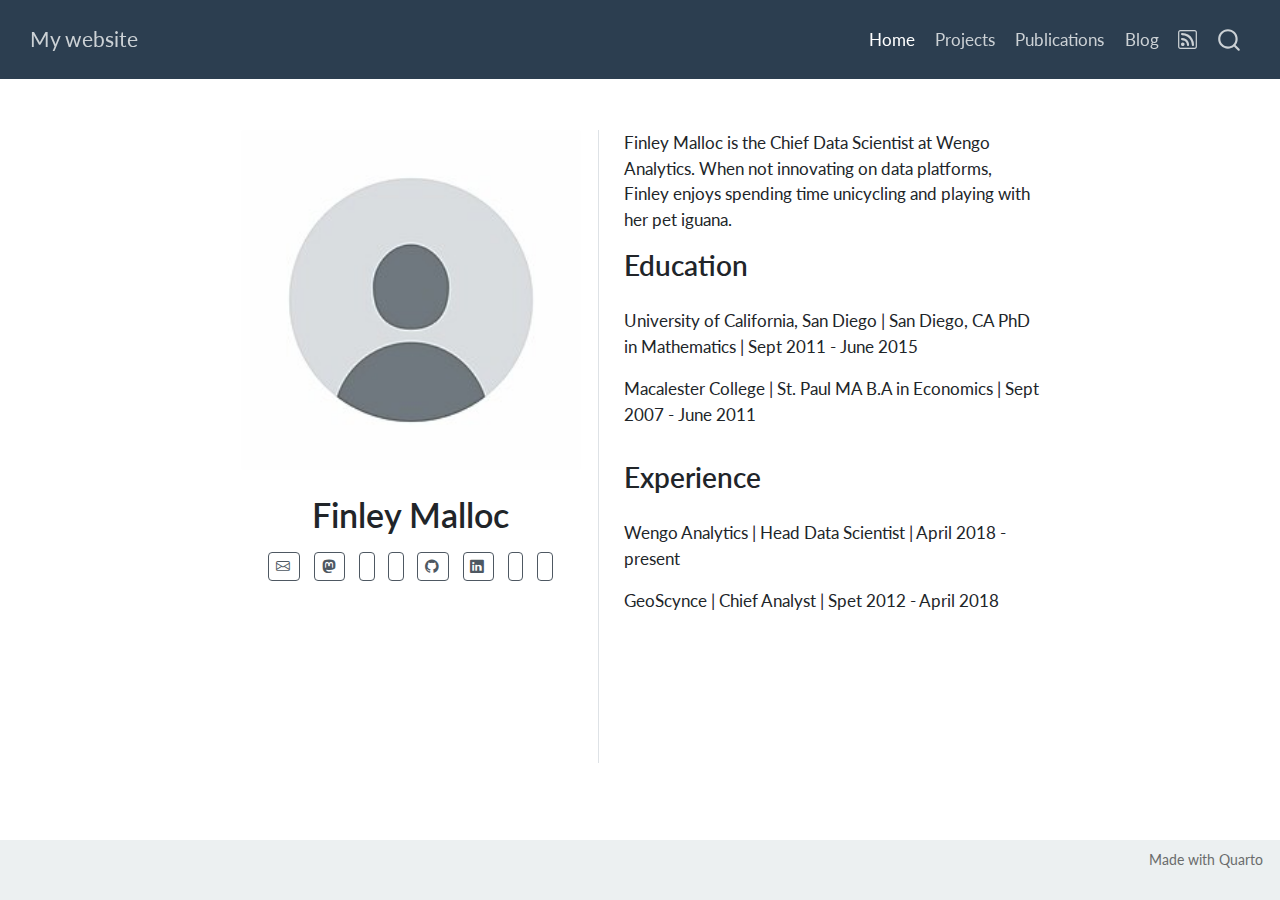
==== index.html @ 6feea70f "Built site for gh-pages" ====
<!DOCTYPE html>
<html xmlns="http://www.w3.org/1999/xhtml" lang="en" xml:lang="en"><head>

<meta charset="utf-8">
<meta name="generator" content="quarto-1.6.40">

<meta name="viewport" content="width=device-width, initial-scale=1.0, user-scalable=yes">


<title>Finley Malloc – My website</title>
<style>
code{white-space: pre-wrap;}
span.smallcaps{font-variant: small-caps;}
div.columns{display: flex; gap: min(4vw, 1.5em);}
div.column{flex: auto; overflow-x: auto;}
div.hanging-indent{margin-left: 1.5em; text-indent: -1.5em;}
ul.task-list{list-style: none;}
ul.task-list li input[type="checkbox"] {
  width: 0.8em;
  margin: 0 0.8em 0.2em -1em; /* quarto-specific, see https://github.com/quarto-dev/quarto-cli/issues/4556 */ 
  vertical-align: middle;
}
</style>


<script src="site_libs/quarto-nav/quarto-nav.js"></script>
<script src="site_libs/quarto-nav/headroom.min.js"></script>
<script src="site_libs/clipboard/clipboard.min.js"></script>
<script src="site_libs/quarto-search/autocomplete.umd.js"></script>
<script src="site_libs/quarto-search/fuse.min.js"></script>
<script src="site_libs/quarto-search/quarto-search.js"></script>
<meta name="quarto:offset" content="./">
<script src="site_libs/quarto-html/quarto.js"></script>
<script src="site_libs/quarto-html/popper.min.js"></script>
<script src="site_libs/quarto-html/tippy.umd.min.js"></script>
<link href="site_libs/quarto-html/tippy.css" rel="stylesheet">
<link href="site_libs/quarto-html/quarto-syntax-highlighting-549806ee2085284f45b00abea8c6df48.css" rel="stylesheet" id="quarto-text-highlighting-styles">
<script src="site_libs/bootstrap/bootstrap.min.js"></script>
<link href="site_libs/bootstrap/bootstrap-icons.css" rel="stylesheet">
<link href="site_libs/bootstrap/bootstrap-86e92653beff6e8cae63ef838de4078b.min.css" rel="stylesheet" append-hash="true" id="quarto-bootstrap" data-mode="light">
<script src="site_libs/quarto-contrib/iconify-2.1.0/iconify-icon.min.js"></script>
<script id="quarto-search-options" type="application/json">{
  "location": "navbar",
  "copy-button": false,
  "collapse-after": 3,
  "panel-placement": "end",
  "type": "overlay",
  "limit": 50,
  "keyboard-shortcut": [
    "f",
    "/",
    "s"
  ],
  "show-item-context": false,
  "language": {
    "search-no-results-text": "No results",
    "search-matching-documents-text": "matching documents",
    "search-copy-link-title": "Copy link to search",
    "search-hide-matches-text": "Hide additional matches",
    "search-more-match-text": "more match in this document",
    "search-more-matches-text": "more matches in this document",
    "search-clear-button-title": "Clear",
    "search-text-placeholder": "",
    "search-detached-cancel-button-title": "Cancel",
    "search-submit-button-title": "Submit",
    "search-label": "Search"
  }
}</script>


<link rel="stylesheet" href="styles.css">
<meta property="og:title" content="Finley Malloc – My website">
<meta property="og:description" content="I am a bioinformatician">
<meta property="og:site_name" content="My website">
<meta name="twitter:title" content="Finley Malloc – My website">
<meta name="twitter:description" content="I am a bioinformatician">
<meta name="twitter:card" content="summary">
</head>

<body class="nav-fixed fullcontent">

<div id="quarto-search-results"></div>
  <header id="quarto-header" class="headroom fixed-top">
    <nav class="navbar navbar-expand-lg " data-bs-theme="dark">
      <div class="navbar-container container-fluid">
      <div class="navbar-brand-container mx-auto">
    <a class="navbar-brand" href="./index.html">
    <span class="navbar-title">My website</span>
    </a>
  </div>
            <div id="quarto-search" class="" title="Search"></div>
          <button class="navbar-toggler" type="button" data-bs-toggle="collapse" data-bs-target="#navbarCollapse" aria-controls="navbarCollapse" role="menu" aria-expanded="false" aria-label="Toggle navigation" onclick="if (window.quartoToggleHeadroom) { window.quartoToggleHeadroom(); }">
  <span class="navbar-toggler-icon"></span>
</button>
          <div class="collapse navbar-collapse" id="navbarCollapse">
            <ul class="navbar-nav navbar-nav-scroll ms-auto">
  <li class="nav-item">
    <a class="nav-link active" href="./index.html" aria-current="page"> 
<span class="menu-text">Home</span></a>
  </li>  
  <li class="nav-item">
    <a class="nav-link" href="./Projects.html"> 
<span class="menu-text">Projects</span></a>
  </li>  
  <li class="nav-item">
    <a class="nav-link" href="./Publications.html"> 
<span class="menu-text">Publications</span></a>
  </li>  
  <li class="nav-item">
    <a class="nav-link" href="./Blog.html"> 
<span class="menu-text">Blog</span></a>
  </li>  
  <li class="nav-item compact">
    <a class="nav-link" href="./index.xml"> <i class="bi bi-rss" role="img">
</i> 
<span class="menu-text"></span></a>
  </li>  
</ul>
          </div> <!-- /navcollapse -->
            <div class="quarto-navbar-tools">
</div>
      </div> <!-- /container-fluid -->
    </nav>
</header>
<!-- content -->
<div id="quarto-content" class="quarto-container page-columns page-rows-contents page-layout-article page-navbar">
<!-- sidebar -->
<!-- margin-sidebar -->
    
<!-- main -->
<div class="quarto-about-trestles">
  <div class="about-entity">
    <img src="avatar.jpg" class="about-image
  rounded " style="width: 20em;">
<header id="title-block-header" class="quarto-title-block default">
<div class="quarto-title">
<h1 class="title">Finley Malloc</h1>
</div>
<div class="quarto-title-meta">
  </div>
</header>
    <div class="about-links">
  <a href="mailto: test@example.com" class="about-link" rel="" target="">
    <i class="bi bi-envelope"></i>
     <span class="about-link-text"></span>
  </a>
  <a href="https://joinmastodon.org" class="about-link" rel="" target="">
    <i class="bi bi-mastodon"></i>
     <span class="about-link-text"></span>
  </a>
  <a href="https://bsky.app" class="about-link" rel="" target="">
     <span class="about-link-text"><iconify-icon role="img" inline="" icon="fa6-brands:bluesky" aria-label="Icon bluesky from fa6-brands Iconify.design set." title="BlueSky"></iconify-icon></span>
  </a>
  <a href="https://x.com" class="about-link" rel="" target="">
     <span class="about-link-text"><iconify-icon role="img" inline="" icon="fa6-brands:x-twitter" aria-label="Icon x-twitter from fa6-brands Iconify.design set." title="Twitter"></iconify-icon></span>
  </a>
  <a href="https://github.com" class="about-link" rel="" target="">
    <i class="bi bi-github"></i>
     <span class="about-link-text"></span>
  </a>
  <a href="https://linkedin.com/" class="about-link" rel="" target="">
    <i class="bi bi-linkedin"></i>
     <span class="about-link-text"></span>
  </a>
  <a href="https://scholar.google.com" class="about-link" rel="" target="">
     <span class="about-link-text"><iconify-icon role="img" inline="" icon="academicons:google-scholar-square" style="font-size: 1.2em;" aria-label="Icon google-scholar-square from academicons Iconify.design set." title="Scholar"></iconify-icon></span>
  </a>
  <a href="https://orcid.org/" class="about-link" rel="" target="">
     <span class="about-link-text"><iconify-icon role="img" inline="" icon="fa6-brands:orcid" style="font-size: 1.2em;" aria-label="Icon orcid from fa6-brands Iconify.design set." title="ORCID"></iconify-icon></span>
  </a>
</div>
  </div>
  <div class="about-contents"><main class="content" id="quarto-document-content">
<p>Finley Malloc is the Chief Data Scientist at Wengo Analytics. When not innovating on data platforms, Finley enjoys spending time unicycling and playing with her pet iguana.</p>
<section id="education" class="level2">
<h2 data-anchor-id="education">Education</h2>
<p>University of California, San Diego | San Diego, CA PhD in Mathematics | Sept 2011 - June 2015</p>
<p>Macalester College | St.&nbsp;Paul MA B.A in Economics | Sept 2007 - June 2011</p>
</section>
<section id="experience" class="level2">
<h2 data-anchor-id="experience">Experience</h2>
<p>Wengo Analytics | Head Data Scientist | April 2018 - present</p>
<p>GeoScynce | Chief Analyst | Spet 2012 - April 2018</p>


</section>
</main></div>
</div>
 <!-- /main -->
<script id="quarto-html-after-body" type="application/javascript">
window.document.addEventListener("DOMContentLoaded", function (event) {
  const toggleBodyColorMode = (bsSheetEl) => {
    const mode = bsSheetEl.getAttribute("data-mode");
    const bodyEl = window.document.querySelector("body");
    if (mode === "dark") {
      bodyEl.classList.add("quarto-dark");
      bodyEl.classList.remove("quarto-light");
    } else {
      bodyEl.classList.add("quarto-light");
      bodyEl.classList.remove("quarto-dark");
    }
  }
  const toggleBodyColorPrimary = () => {
    const bsSheetEl = window.document.querySelector("link#quarto-bootstrap");
    if (bsSheetEl) {
      toggleBodyColorMode(bsSheetEl);
    }
  }
  toggleBodyColorPrimary();  
  const isCodeAnnotation = (el) => {
    for (const clz of el.classList) {
      if (clz.startsWith('code-annotation-')) {                     
        return true;
      }
    }
    return false;
  }
  const onCopySuccess = function(e) {
    // button target
    const button = e.trigger;
    // don't keep focus
    button.blur();
    // flash "checked"
    button.classList.add('code-copy-button-checked');
    var currentTitle = button.getAttribute("title");
    button.setAttribute("title", "Copied!");
    let tooltip;
    if (window.bootstrap) {
      button.setAttribute("data-bs-toggle", "tooltip");
      button.setAttribute("data-bs-placement", "left");
      button.setAttribute("data-bs-title", "Copied!");
      tooltip = new bootstrap.Tooltip(button, 
        { trigger: "manual", 
          customClass: "code-copy-button-tooltip",
          offset: [0, -8]});
      tooltip.show();    
    }
    setTimeout(function() {
      if (tooltip) {
        tooltip.hide();
        button.removeAttribute("data-bs-title");
        button.removeAttribute("data-bs-toggle");
        button.removeAttribute("data-bs-placement");
      }
      button.setAttribute("title", currentTitle);
      button.classList.remove('code-copy-button-checked');
    }, 1000);
    // clear code selection
    e.clearSelection();
  }
  const getTextToCopy = function(trigger) {
      const codeEl = trigger.previousElementSibling.cloneNode(true);
      for (const childEl of codeEl.children) {
        if (isCodeAnnotation(childEl)) {
          childEl.remove();
        }
      }
      return codeEl.innerText;
  }
  const clipboard = new window.ClipboardJS('.code-copy-button:not([data-in-quarto-modal])', {
    text: getTextToCopy
  });
  clipboard.on('success', onCopySuccess);
  if (window.document.getElementById('quarto-embedded-source-code-modal')) {
    const clipboardModal = new window.ClipboardJS('.code-copy-button[data-in-quarto-modal]', {
      text: getTextToCopy,
      container: window.document.getElementById('quarto-embedded-source-code-modal')
    });
    clipboardModal.on('success', onCopySuccess);
  }
    var localhostRegex = new RegExp(/^(?:http|https):\/\/localhost\:?[0-9]*\//);
    var mailtoRegex = new RegExp(/^mailto:/);
      var filterRegex = new RegExp("https:\/\/Sara-Baldinelli\.github\.io\/SaraBaldinelli");
    var isInternal = (href) => {
        return filterRegex.test(href) || localhostRegex.test(href) || mailtoRegex.test(href);
    }
    // Inspect non-navigation links and adorn them if external
 	var links = window.document.querySelectorAll('a[href]:not(.nav-link):not(.navbar-brand):not(.toc-action):not(.sidebar-link):not(.sidebar-item-toggle):not(.pagination-link):not(.no-external):not([aria-hidden]):not(.dropdown-item):not(.quarto-navigation-tool):not(.about-link)');
    for (var i=0; i<links.length; i++) {
      const link = links[i];
      if (!isInternal(link.href)) {
        // undo the damage that might have been done by quarto-nav.js in the case of
        // links that we want to consider external
        if (link.dataset.originalHref !== undefined) {
          link.href = link.dataset.originalHref;
        }
      }
    }
  function tippyHover(el, contentFn, onTriggerFn, onUntriggerFn) {
    const config = {
      allowHTML: true,
      maxWidth: 500,
      delay: 100,
      arrow: false,
      appendTo: function(el) {
          return el.parentElement;
      },
      interactive: true,
      interactiveBorder: 10,
      theme: 'quarto',
      placement: 'bottom-start',
    };
    if (contentFn) {
      config.content = contentFn;
    }
    if (onTriggerFn) {
      config.onTrigger = onTriggerFn;
    }
    if (onUntriggerFn) {
      config.onUntrigger = onUntriggerFn;
    }
    window.tippy(el, config); 
  }
  const noterefs = window.document.querySelectorAll('a[role="doc-noteref"]');
  for (var i=0; i<noterefs.length; i++) {
    const ref = noterefs[i];
    tippyHover(ref, function() {
      // use id or data attribute instead here
      let href = ref.getAttribute('data-footnote-href') || ref.getAttribute('href');
      try { href = new URL(href).hash; } catch {}
      const id = href.replace(/^#\/?/, "");
      const note = window.document.getElementById(id);
      if (note) {
        return note.innerHTML;
      } else {
        return "";
      }
    });
  }
  const xrefs = window.document.querySelectorAll('a.quarto-xref');
  const processXRef = (id, note) => {
    // Strip column container classes
    const stripColumnClz = (el) => {
      el.classList.remove("page-full", "page-columns");
      if (el.children) {
        for (const child of el.children) {
          stripColumnClz(child);
        }
      }
    }
    stripColumnClz(note)
    if (id === null || id.startsWith('sec-')) {
      // Special case sections, only their first couple elements
      const container = document.createElement("div");
      if (note.children && note.children.length > 2) {
        container.appendChild(note.children[0].cloneNode(true));
        for (let i = 1; i < note.children.length; i++) {
          const child = note.children[i];
          if (child.tagName === "P" && child.innerText === "") {
            continue;
          } else {
            container.appendChild(child.cloneNode(true));
            break;
          }
        }
        if (window.Quarto?.typesetMath) {
          window.Quarto.typesetMath(container);
        }
        return container.innerHTML
      } else {
        if (window.Quarto?.typesetMath) {
          window.Quarto.typesetMath(note);
        }
        return note.innerHTML;
      }
    } else {
      // Remove any anchor links if they are present
      const anchorLink = note.querySelector('a.anchorjs-link');
      if (anchorLink) {
        anchorLink.remove();
      }
      if (window.Quarto?.typesetMath) {
        window.Quarto.typesetMath(note);
      }
      if (note.classList.contains("callout")) {
        return note.outerHTML;
      } else {
        return note.innerHTML;
      }
    }
  }
  for (var i=0; i<xrefs.length; i++) {
    const xref = xrefs[i];
    tippyHover(xref, undefined, function(instance) {
      instance.disable();
      let url = xref.getAttribute('href');
      let hash = undefined; 
      if (url.startsWith('#')) {
        hash = url;
      } else {
        try { hash = new URL(url).hash; } catch {}
      }
      if (hash) {
        const id = hash.replace(/^#\/?/, "");
        const note = window.document.getElementById(id);
        if (note !== null) {
          try {
            const html = processXRef(id, note.cloneNode(true));
            instance.setContent(html);
          } finally {
            instance.enable();
            instance.show();
          }
        } else {
          // See if we can fetch this
          fetch(url.split('#')[0])
          .then(res => res.text())
          .then(html => {
            const parser = new DOMParser();
            const htmlDoc = parser.parseFromString(html, "text/html");
            const note = htmlDoc.getElementById(id);
            if (note !== null) {
              const html = processXRef(id, note);
              instance.setContent(html);
            } 
          }).finally(() => {
            instance.enable();
            instance.show();
          });
        }
      } else {
        // See if we can fetch a full url (with no hash to target)
        // This is a special case and we should probably do some content thinning / targeting
        fetch(url)
        .then(res => res.text())
        .then(html => {
          const parser = new DOMParser();
          const htmlDoc = parser.parseFromString(html, "text/html");
          const note = htmlDoc.querySelector('main.content');
          if (note !== null) {
            // This should only happen for chapter cross references
            // (since there is no id in the URL)
            // remove the first header
            if (note.children.length > 0 && note.children[0].tagName === "HEADER") {
              note.children[0].remove();
            }
            const html = processXRef(null, note);
            instance.setContent(html);
          } 
        }).finally(() => {
          instance.enable();
          instance.show();
        });
      }
    }, function(instance) {
    });
  }
      let selectedAnnoteEl;
      const selectorForAnnotation = ( cell, annotation) => {
        let cellAttr = 'data-code-cell="' + cell + '"';
        let lineAttr = 'data-code-annotation="' +  annotation + '"';
        const selector = 'span[' + cellAttr + '][' + lineAttr + ']';
        return selector;
      }
      const selectCodeLines = (annoteEl) => {
        const doc = window.document;
        const targetCell = annoteEl.getAttribute("data-target-cell");
        const targetAnnotation = annoteEl.getAttribute("data-target-annotation");
        const annoteSpan = window.document.querySelector(selectorForAnnotation(targetCell, targetAnnotation));
        const lines = annoteSpan.getAttribute("data-code-lines").split(",");
        const lineIds = lines.map((line) => {
          return targetCell + "-" + line;
        })
        let top = null;
        let height = null;
        let parent = null;
        if (lineIds.length > 0) {
            //compute the position of the single el (top and bottom and make a div)
            const el = window.document.getElementById(lineIds[0]);
            top = el.offsetTop;
            height = el.offsetHeight;
            parent = el.parentElement.parentElement;
          if (lineIds.length > 1) {
            const lastEl = window.document.getElementById(lineIds[lineIds.length - 1]);
            const bottom = lastEl.offsetTop + lastEl.offsetHeight;
            height = bottom - top;
          }
          if (top !== null && height !== null && parent !== null) {
            // cook up a div (if necessary) and position it 
            let div = window.document.getElementById("code-annotation-line-highlight");
            if (div === null) {
              div = window.document.createElement("div");
              div.setAttribute("id", "code-annotation-line-highlight");
              div.style.position = 'absolute';
              parent.appendChild(div);
            }
            div.style.top = top - 2 + "px";
            div.style.height = height + 4 + "px";
            div.style.left = 0;
            let gutterDiv = window.document.getElementById("code-annotation-line-highlight-gutter");
            if (gutterDiv === null) {
              gutterDiv = window.document.createElement("div");
              gutterDiv.setAttribute("id", "code-annotation-line-highlight-gutter");
              gutterDiv.style.position = 'absolute';
              const codeCell = window.document.getElementById(targetCell);
              const gutter = codeCell.querySelector('.code-annotation-gutter');
              gutter.appendChild(gutterDiv);
            }
            gutterDiv.style.top = top - 2 + "px";
            gutterDiv.style.height = height + 4 + "px";
          }
          selectedAnnoteEl = annoteEl;
        }
      };
      const unselectCodeLines = () => {
        const elementsIds = ["code-annotation-line-highlight", "code-annotation-line-highlight-gutter"];
        elementsIds.forEach((elId) => {
          const div = window.document.getElementById(elId);
          if (div) {
            div.remove();
          }
        });
        selectedAnnoteEl = undefined;
      };
        // Handle positioning of the toggle
    window.addEventListener(
      "resize",
      throttle(() => {
        elRect = undefined;
        if (selectedAnnoteEl) {
          selectCodeLines(selectedAnnoteEl);
        }
      }, 10)
    );
    function throttle(fn, ms) {
    let throttle = false;
    let timer;
      return (...args) => {
        if(!throttle) { // first call gets through
            fn.apply(this, args);
            throttle = true;
        } else { // all the others get throttled
            if(timer) clearTimeout(timer); // cancel #2
            timer = setTimeout(() => {
              fn.apply(this, args);
              timer = throttle = false;
            }, ms);
        }
      };
    }
      // Attach click handler to the DT
      const annoteDls = window.document.querySelectorAll('dt[data-target-cell]');
      for (const annoteDlNode of annoteDls) {
        annoteDlNode.addEventListener('click', (event) => {
          const clickedEl = event.target;
          if (clickedEl !== selectedAnnoteEl) {
            unselectCodeLines();
            const activeEl = window.document.querySelector('dt[data-target-cell].code-annotation-active');
            if (activeEl) {
              activeEl.classList.remove('code-annotation-active');
            }
            selectCodeLines(clickedEl);
            clickedEl.classList.add('code-annotation-active');
          } else {
            // Unselect the line
            unselectCodeLines();
            clickedEl.classList.remove('code-annotation-active');
          }
        });
      }
  const findCites = (el) => {
    const parentEl = el.parentElement;
    if (parentEl) {
      const cites = parentEl.dataset.cites;
      if (cites) {
        return {
          el,
          cites: cites.split(' ')
        };
      } else {
        return findCites(el.parentElement)
      }
    } else {
      return undefined;
    }
  };
  var bibliorefs = window.document.querySelectorAll('a[role="doc-biblioref"]');
  for (var i=0; i<bibliorefs.length; i++) {
    const ref = bibliorefs[i];
    const citeInfo = findCites(ref);
    if (citeInfo) {
      tippyHover(citeInfo.el, function() {
        var popup = window.document.createElement('div');
        citeInfo.cites.forEach(function(cite) {
          var citeDiv = window.document.createElement('div');
          citeDiv.classList.add('hanging-indent');
          citeDiv.classList.add('csl-entry');
          var biblioDiv = window.document.getElementById('ref-' + cite);
          if (biblioDiv) {
            citeDiv.innerHTML = biblioDiv.innerHTML;
          }
          popup.appendChild(citeDiv);
        });
        return popup.innerHTML;
      });
    }
  }
});
</script>
</div> <!-- /content -->
<footer class="footer">
  <div class="nav-footer">
    <div class="nav-footer-left">
      &nbsp;
    </div>   
    <div class="nav-footer-center">
      &nbsp;
    </div>
    <div class="nav-footer-right">
<p>Made with Quarto</p>
</div>
  </div>
</footer>




</body></html>
---- site_libs/quarto-html/tippy.css ----
.tippy-box[data-animation=fade][data-state=hidden]{opacity:0}[data-tippy-root]{max-width:calc(100vw - 10px)}.tippy-box{position:relative;background-color:#333;color:#fff;border-radius:4px;font-size:14px;line-height:1.4;white-space:normal;outline:0;transition-property:transform,visibility,opacity}.tippy-box[data-placement^=top]>.tippy-arrow{bottom:0}.tippy-box[data-placement^=top]>.tippy-arrow:before{bottom:-7px;left:0;border-width:8px 8px 0;border-top-color:initial;transform-origin:center top}.tippy-box[data-placement^=bottom]>.tippy-arrow{top:0}.tippy-box[data-placement^=bottom]>.tippy-arrow:before{top:-7px;left:0;border-width:0 8px 8px;border-bottom-color:initial;transform-origin:center bottom}.tippy-box[data-placement^=left]>.tippy-arrow{right:0}.tippy-box[data-placement^=left]>.tippy-arrow:before{border-width:8px 0 8px 8px;border-left-color:initial;right:-7px;transform-origin:center left}.tippy-box[data-placement^=right]>.tippy-arrow{left:0}.tippy-box[data-placement^=right]>.tippy-arrow:before{left:-7px;border-width:8px 8px 8px 0;border-right-color:initial;transform-origin:center right}.tippy-box[data-inertia][data-state=visible]{transition-timing-function:cubic-bezier(.54,1.5,.38,1.11)}.tippy-arrow{width:16px;height:16px;color:#333}.tippy-arrow:before{content:"";position:absolute;border-color:transparent;border-style:solid}.tippy-content{position:relative;padding:5px 9px;z-index:1}
---- site_libs/quarto-html/quarto-syntax-highlighting-549806ee2085284f45b00abea8c6df48.css ----
/* quarto syntax highlight colors */
:root {
  --quarto-hl-ot-color: #003B4F;
  --quarto-hl-at-color: #657422;
  --quarto-hl-ss-color: #20794D;
  --quarto-hl-an-color: #5E5E5E;
  --quarto-hl-fu-color: #4758AB;
  --quarto-hl-st-color: #20794D;
  --quarto-hl-cf-color: #003B4F;
  --quarto-hl-op-color: #5E5E5E;
  --quarto-hl-er-color: #AD0000;
  --quarto-hl-bn-color: #AD0000;
  --quarto-hl-al-color: #AD0000;
  --quarto-hl-va-color: #111111;
  --quarto-hl-bu-color: inherit;
  --quarto-hl-ex-color: inherit;
  --quarto-hl-pp-color: #AD0000;
  --quarto-hl-in-color: #5E5E5E;
  --quarto-hl-vs-color: #20794D;
  --quarto-hl-wa-color: #5E5E5E;
  --quarto-hl-do-color: #5E5E5E;
  --quarto-hl-im-color: #00769E;
  --quarto-hl-ch-color: #20794D;
  --quarto-hl-dt-color: #AD0000;
  --quarto-hl-fl-color: #AD0000;
  --quarto-hl-co-color: #5E5E5E;
  --quarto-hl-cv-color: #5E5E5E;
  --quarto-hl-cn-color: #8f5902;
  --quarto-hl-sc-color: #5E5E5E;
  --quarto-hl-dv-color: #AD0000;
  --quarto-hl-kw-color: #003B4F;
}

/* other quarto variables */
:root {
  --quarto-font-monospace: SFMono-Regular, Menlo, Monaco, Consolas, "Liberation Mono", "Courier New", monospace;
}

pre > code.sourceCode > span {
  color: #003B4F;
}

code span {
  color: #003B4F;
}

code.sourceCode > span {
  color: #003B4F;
}

div.sourceCode,
div.sourceCode pre.sourceCode {
  color: #003B4F;
}

code span.ot {
  color: #003B4F;
  font-style: inherit;
}

code span.at {
  color: #657422;
  font-style: inherit;
}

code span.ss {
  color: #20794D;
  font-style: inherit;
}

code span.an {
  color: #5E5E5E;
  font-style: inherit;
}

code span.fu {
  color: #4758AB;
  font-style: inherit;
}

code span.st {
  color: #20794D;
  font-style: inherit;
}

code span.cf {
  color: #003B4F;
  font-weight: bold;
  font-style: inherit;
}

code span.op {
  color: #5E5E5E;
  font-style: inherit;
}

code span.er {
  color: #AD0000;
  font-style: inherit;
}

code span.bn {
  color: #AD0000;
  font-style: inherit;
}

code span.al {
  color: #AD0000;
  font-style: inherit;
}

code span.va {
  color: #111111;
  font-style: inherit;
}

code span.bu {
  font-style: inherit;
}

code span.ex {
  font-style: inherit;
}

code span.pp {
  color: #AD0000;
  font-style: inherit;
}

code span.in {
  color: #5E5E5E;
  font-style: inherit;
}

code span.vs {
  color: #20794D;
  font-style: inherit;
}

code span.wa {
  color: #5E5E5E;
  font-style: italic;
}

code span.do {
  color: #5E5E5E;
  font-style: italic;
}

code span.im {
  color: #00769E;
  font-style: inherit;
}

code span.ch {
  color: #20794D;
  font-style: inherit;
}

code span.dt {
  color: #AD0000;
  font-style: inherit;
}

code span.fl {
  color: #AD0000;
  font-style: inherit;
}

code span.co {
  color: #5E5E5E;
  font-style: inherit;
}

code span.cv {
  color: #5E5E5E;
  font-style: italic;
}

code span.cn {
  color: #8f5902;
  font-style: inherit;
}

code span.sc {
  color: #5E5E5E;
  font-style: inherit;
}

code span.dv {
  color: #AD0000;
  font-style: inherit;
}

code span.kw {
  color: #003B4F;
  font-weight: bold;
  font-style: inherit;
}

.prevent-inlining {
  content: "</";
}

/*# sourceMappingURL=ae99138f4fbc2fb4c9f5e5cd69c22459.css.map */
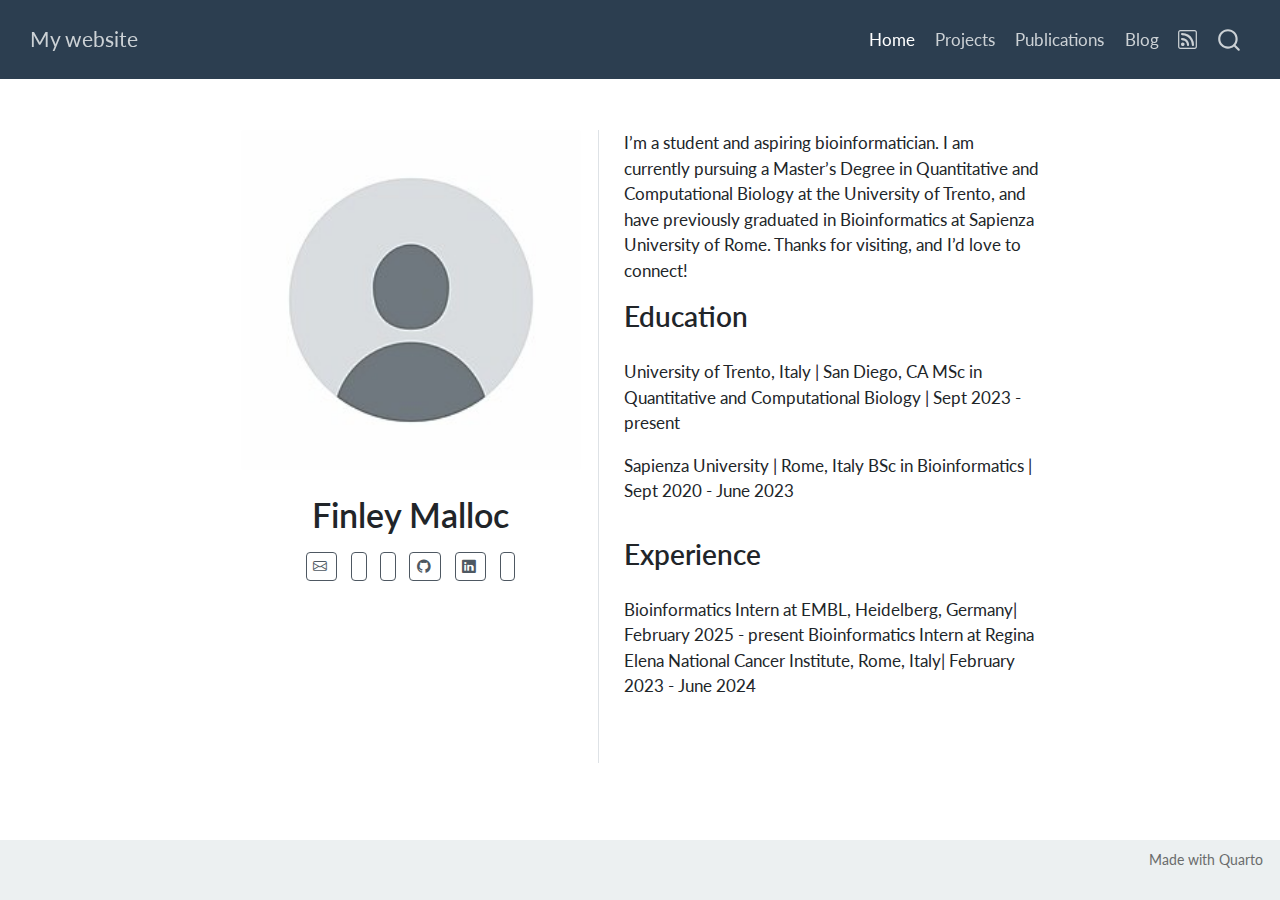
==== commit c3c768fc: "Built site for gh-pages" ====
--- a/index.html
+++ b/index.html
@@ -140,47 +140,39 @@
   </div>
 </header>
     <div class="about-links">
-  <a href="mailto: test@example.com" class="about-link" rel="" target="">
+  <a href="mailto: sara.baldinelli.10@gmail.com" class="about-link" rel="" target="">
     <i class="bi bi-envelope"></i>
      <span class="about-link-text"></span>
   </a>
-  <a href="https://joinmastodon.org" class="about-link" rel="" target="">
-    <i class="bi bi-mastodon"></i>
-     <span class="about-link-text"></span>
-  </a>
-  <a href="https://bsky.app" class="about-link" rel="" target="">
+  <a href="https://bsky.app/profile/sarabaldinelli.bsky.social" class="about-link" rel="" target="">
      <span class="about-link-text"><iconify-icon role="img" inline="" icon="fa6-brands:bluesky" aria-label="Icon bluesky from fa6-brands Iconify.design set." title="BlueSky"></iconify-icon></span>
   </a>
-  <a href="https://x.com" class="about-link" rel="" target="">
+  <a href="https://x.com/SaraBaldinelli" class="about-link" rel="" target="">
      <span class="about-link-text"><iconify-icon role="img" inline="" icon="fa6-brands:x-twitter" aria-label="Icon x-twitter from fa6-brands Iconify.design set." title="Twitter"></iconify-icon></span>
   </a>
-  <a href="https://github.com" class="about-link" rel="" target="">
+  <a href="https://github.com/Sara-Baldinelli" class="about-link" rel="" target="">
     <i class="bi bi-github"></i>
      <span class="about-link-text"></span>
   </a>
-  <a href="https://linkedin.com/" class="about-link" rel="" target="">
+  <a href="https://www.linkedin.com/in/sara-baldinelli/" class="about-link" rel="" target="">
     <i class="bi bi-linkedin"></i>
      <span class="about-link-text"></span>
   </a>
-  <a href="https://scholar.google.com" class="about-link" rel="" target="">
-     <span class="about-link-text"><iconify-icon role="img" inline="" icon="academicons:google-scholar-square" style="font-size: 1.2em;" aria-label="Icon google-scholar-square from academicons Iconify.design set." title="Scholar"></iconify-icon></span>
-  </a>
-  <a href="https://orcid.org/" class="about-link" rel="" target="">
+  <a href="https://orcid.org/0009-0002-1472-2955" class="about-link" rel="" target="">
      <span class="about-link-text"><iconify-icon role="img" inline="" icon="fa6-brands:orcid" style="font-size: 1.2em;" aria-label="Icon orcid from fa6-brands Iconify.design set." title="ORCID"></iconify-icon></span>
   </a>
 </div>
   </div>
   <div class="about-contents"><main class="content" id="quarto-document-content">
-<p>Finley Malloc is the Chief Data Scientist at Wengo Analytics. When not innovating on data platforms, Finley enjoys spending time unicycling and playing with her pet iguana.</p>
+<p>I’m a student and aspiring bioinformatician. I am currently pursuing a Master’s Degree in Quantitative and Computational Biology at the University of Trento, and have previously graduated in Bioinformatics at Sapienza University of Rome. Thanks for visiting, and I’d love to connect!</p>
 <section id="education" class="level2">
 <h2 data-anchor-id="education">Education</h2>
-<p>University of California, San Diego | San Diego, CA PhD in Mathematics | Sept 2011 - June 2015</p>
-<p>Macalester College | St.&nbsp;Paul MA B.A in Economics | Sept 2007 - June 2011</p>
+<p>University of Trento, Italy | San Diego, CA MSc in Quantitative and Computational Biology | Sept 2023 - present</p>
+<p>Sapienza University | Rome, Italy BSc in Bioinformatics | Sept 2020 - June 2023</p>
 </section>
 <section id="experience" class="level2">
 <h2 data-anchor-id="experience">Experience</h2>
-<p>Wengo Analytics | Head Data Scientist | April 2018 - present</p>
-<p>GeoScynce | Chief Analyst | Spet 2012 - April 2018</p>
+<p>Bioinformatics Intern at EMBL, Heidelberg, Germany| February 2025 - present Bioinformatics Intern at Regina Elena National Cancer Institute, Rome, Italy| February 2023 - June 2024</p>
 
 
 </section>
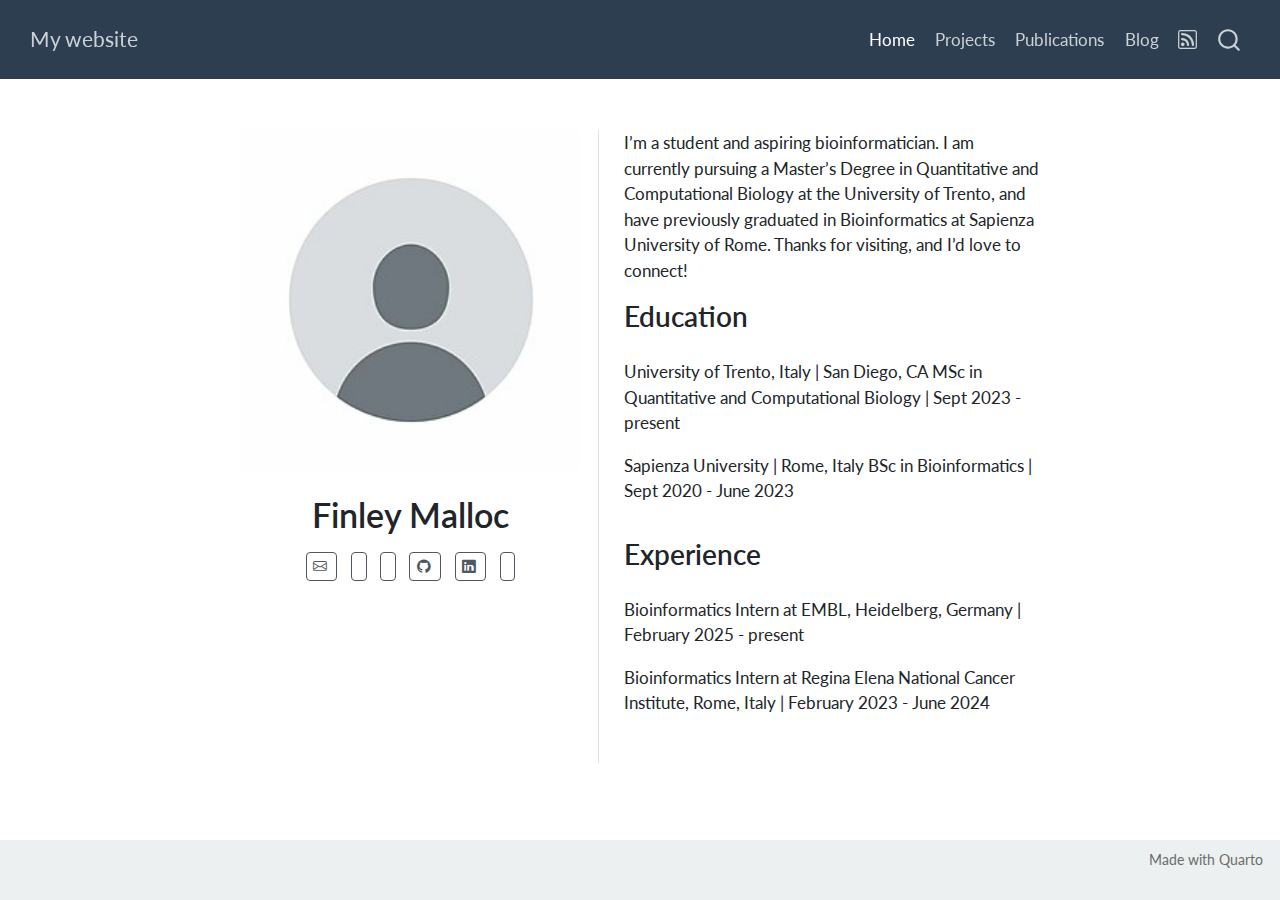
==== commit 577aa01b: "Built site for gh-pages" ====
--- a/index.html
+++ b/index.html
@@ -172,7 +172,8 @@
 </section>
 <section id="experience" class="level2">
 <h2 data-anchor-id="experience">Experience</h2>
-<p>Bioinformatics Intern at EMBL, Heidelberg, Germany| February 2025 - present Bioinformatics Intern at Regina Elena National Cancer Institute, Rome, Italy| February 2023 - June 2024</p>
+<p>Bioinformatics Intern at EMBL, Heidelberg, Germany | February 2025 - present</p>
+<p>Bioinformatics Intern at Regina Elena National Cancer Institute, Rome, Italy | February 2023 - June 2024</p>
 
 
 </section>
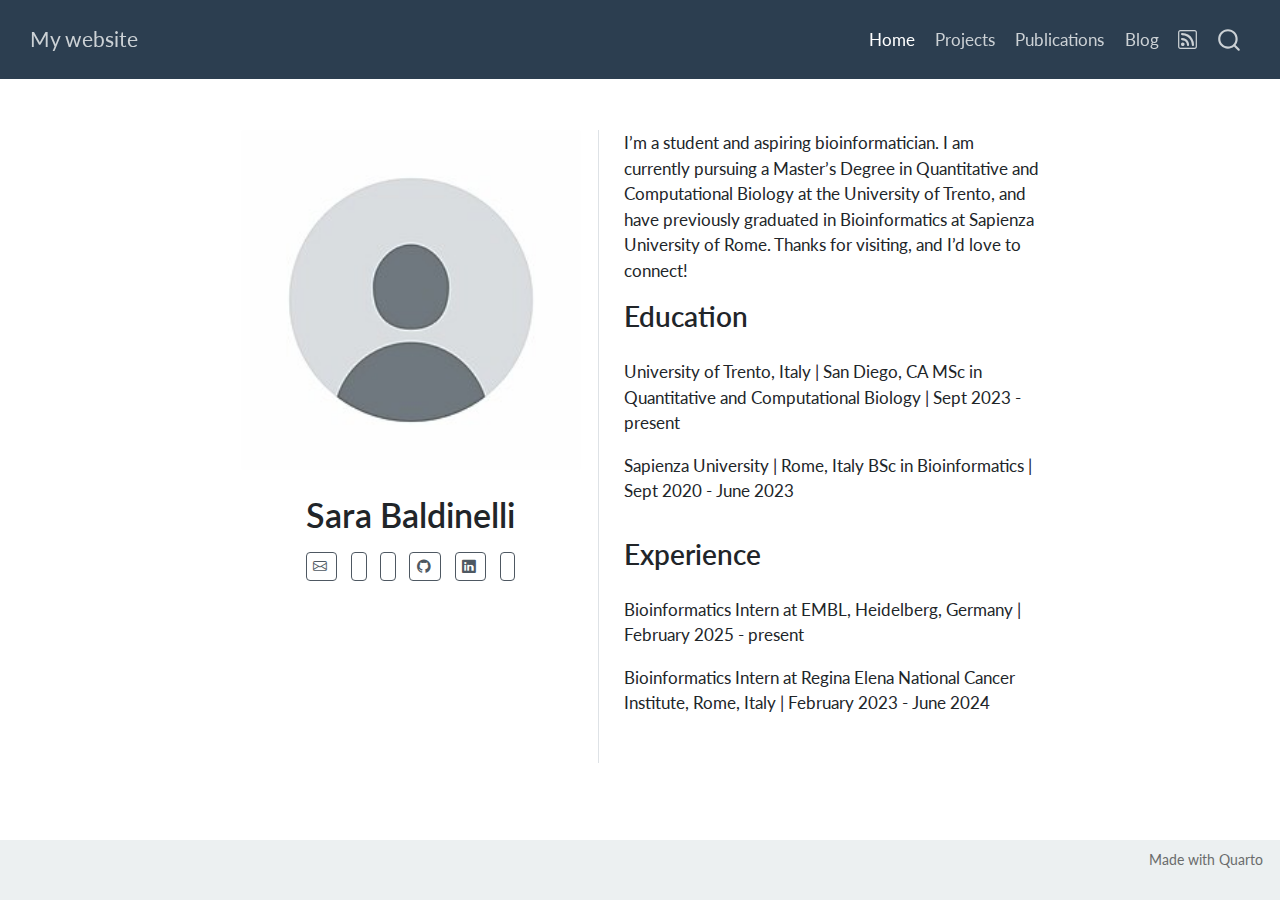
==== commit 9b66c22c: "Built site for gh-pages" ====
--- a/index.html
+++ b/index.html
@@ -7,7 +7,7 @@
 <meta name="viewport" content="width=device-width, initial-scale=1.0, user-scalable=yes">
 
 
-<title>Finley Malloc – My website</title>
+<title>Sara Baldinelli – My website</title>
 <style>
 code{white-space: pre-wrap;}
 span.smallcaps{font-variant: small-caps;}
@@ -69,10 +69,10 @@
 
 
 <link rel="stylesheet" href="styles.css">
-<meta property="og:title" content="Finley Malloc – My website">
+<meta property="og:title" content="Sara Baldinelli – My website">
 <meta property="og:description" content="I am a bioinformatician">
 <meta property="og:site_name" content="My website">
-<meta name="twitter:title" content="Finley Malloc – My website">
+<meta name="twitter:title" content="Sara Baldinelli – My website">
 <meta name="twitter:description" content="I am a bioinformatician">
 <meta name="twitter:card" content="summary">
 </head>
@@ -134,7 +134,7 @@
   rounded " style="width: 20em;">
 <header id="title-block-header" class="quarto-title-block default">
 <div class="quarto-title">
-<h1 class="title">Finley Malloc</h1>
+<h1 class="title">Sara Baldinelli</h1>
 </div>
 <div class="quarto-title-meta">
   </div>
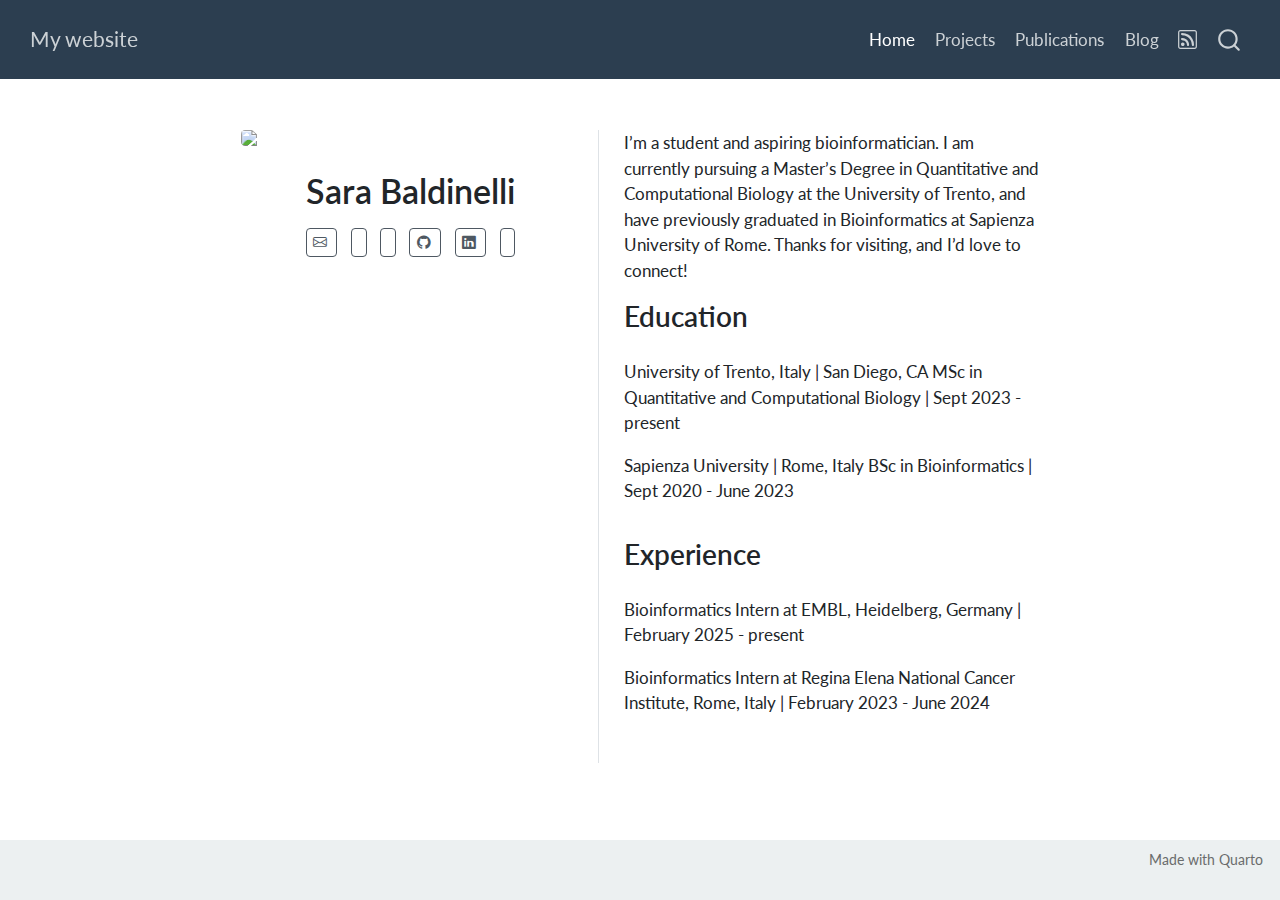
==== commit 186b4868: "Built site for gh-pages" ====
--- a/index.html
+++ b/index.html
@@ -130,7 +130,7 @@
 <!-- main -->
 <div class="quarto-about-trestles">
   <div class="about-entity">
-    <img src="avatar.jpg" class="about-image
+    <img src="sb.jpg" class="about-image
   rounded " style="width: 20em;">
 <header id="title-block-header" class="quarto-title-block default">
 <div class="quarto-title">
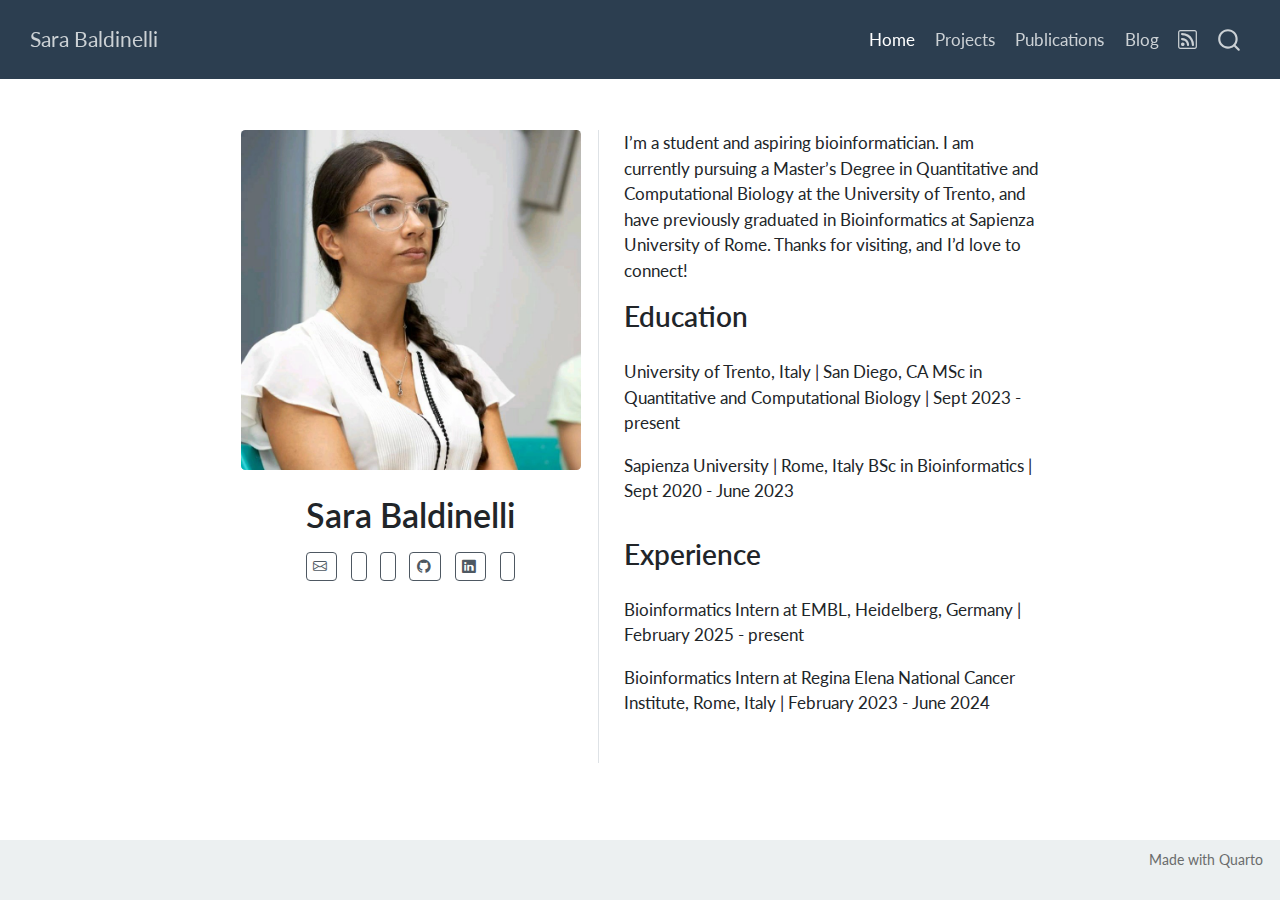
==== commit 7d0c038d: "Built site for gh-pages" ====
--- a/index.html
+++ b/index.html
@@ -7,7 +7,7 @@
 <meta name="viewport" content="width=device-width, initial-scale=1.0, user-scalable=yes">
 
 
-<title>Sara Baldinelli – My website</title>
+<title>Sara Baldinelli</title>
 <style>
 code{white-space: pre-wrap;}
 span.smallcaps{font-variant: small-caps;}
@@ -69,10 +69,10 @@
 
 
 <link rel="stylesheet" href="styles.css">
-<meta property="og:title" content="Sara Baldinelli – My website">
+<meta property="og:title" content="Sara Baldinelli">
 <meta property="og:description" content="I am a bioinformatician">
-<meta property="og:site_name" content="My website">
-<meta name="twitter:title" content="Sara Baldinelli – My website">
+<meta property="og:site_name" content="Sara Baldinelli">
+<meta name="twitter:title" content="Sara Baldinelli">
 <meta name="twitter:description" content="I am a bioinformatician">
 <meta name="twitter:card" content="summary">
 </head>
@@ -85,7 +85,7 @@
       <div class="navbar-container container-fluid">
       <div class="navbar-brand-container mx-auto">
     <a class="navbar-brand" href="./index.html">
-    <span class="navbar-title">My website</span>
+    <span class="navbar-title">Sara Baldinelli</span>
     </a>
   </div>
             <div id="quarto-search" class="" title="Search"></div>
@@ -130,7 +130,7 @@
 <!-- main -->
 <div class="quarto-about-trestles">
   <div class="about-entity">
-    <img src="sb.jpg" class="about-image
+    <img src="sb.jpeg" class="about-image
   rounded " style="width: 20em;">
 <header id="title-block-header" class="quarto-title-block default">
 <div class="quarto-title">
